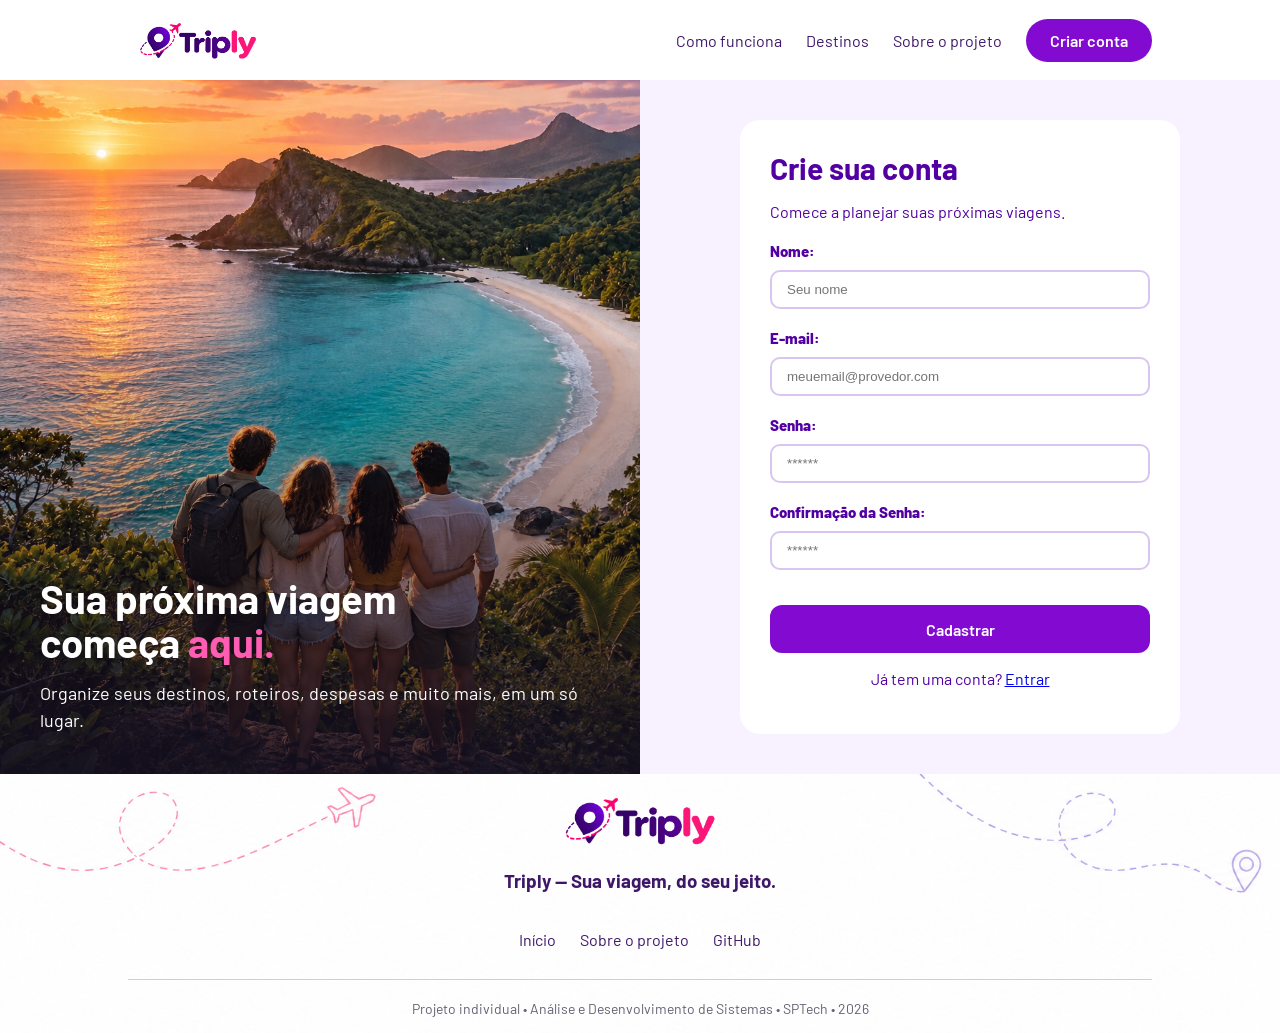
==== public/cadastro.html @ d6067285 "feat: vincula cadastro e login de usuário com o banco de dados" ====
<!DOCTYPE html>
<html lang="pt-br">

<head>
  <meta charset="UTF-8" />
  <meta http-equiv="X-UA-Compatible" content="IE=edge" />
  <meta name="viewport" content="width=device-width, initial-scale=1.0" />

  <title>Triply | Cadastro</title>

  <script src="./js/sessao.js"></script>

  <link rel="stylesheet" href="./css/estilo.css" />
  <link rel="icon" type="image/png" href="assets/imgs/triply-icon.png">
  <link rel="preconnect" href="https://fonts.gstatic.com" />
</head>

<body class="pagina-cadastro">
  <!--header inicio-->
  <div class="header">
    <div class="container">
      <a href="index.html" class="logo">
        <img src="./assets/imgs/logo.png" alt="Triply">
      </a>
      <ul class="navbar">
        <li>
          <a href="index.html#como-funciona">Como funciona</a>
        </li>
        <li>
          <a href="index.html#destinos">Destinos</a>
        </li>
        <li>
          <a href="index.html#sobre">Sobre o projeto</a>
        </li>
        <a href="cadastro.html" class="botao-cadastro">Criar conta</a>
        </li>
      </ul>
    </div>
  </div>
  <!--header fim-->

  <div class="cadastro">
    <section class="cadastro-paisagem">
      <div class="cadastro-mensagem">
        <h1>
          Sua próxima viagem<br>começa <span>aqui.</span>
        </h1>
        <p>
          Organize seus destinos, roteiros, despesas e muito mais, em um só lugar.
        </p>
      </div>
    </section>

    <div class="cadastro-area">
      <div class="card card-cadastro">
        <h2>Crie sua conta</h2>
        <p>Comece a planejar suas próximas viagens.</p>
        <div class="formulario">
          <!--
                         Para inserir mais um campo, copie uma das inputs abaixo.
                         Assim que inserir vá para o script abaixo.
                     -->
          <div class="campo">
            <span>Nome:</span>
            <input id="nome_input" type="text" placeholder="Seu nome" />
          </div>
          <div class="campo">
            <span>E-mail:</span>
            <input id="email_input" type="text" placeholder="meuemail@provedor.com" />
          </div>
          <div class="campo">
            <span>Senha:</span>
            <input id="senha_input" type="password" placeholder="******" />
          </div>
          <div class="campo">
            <span>Confirmação da Senha:</span>
            <input id="confirmacao_senha_input" type="password" placeholder="******" />
          </div>
          <button class="botao" onclick="cadastrar()">Cadastrar</button>
        </div>
        <p class="link-login">
          Já tem uma conta? <a href="login.html">Entrar</a>
        </p>
        <div id="div_aguardar" class="loading-div">
          <img src="./assets/circle-loading.gif" id="loading-gif" />
        </div>
        <div id="cardErro" style="display: none;">
          <span id="mensagem_erro"></span>
        </div>

        <div id="div_erros_login"></div>
      </div>
    </div>
  </div>

  <!--footer inicio-->
  <footer class="footer">
    <div class="container">
      <div class="footer-topo">
        <div>
          <img src="./assets/imgs/logo.png" alt="Triply">
          <h3>Triply — Sua viagem, do seu jeito.</h3>
        </div>
        <nav class="footer-links">
          <a href="index.html">Início</a>
          <a href="index.html#sobre">Sobre o projeto</a>
          <a href="https://github.com/thaisnmedeiros/triply">GitHub</a>
        </nav>
      </div>


      <p class="footer-creditos">
        Projeto individual • Análise e Desenvolvimento de Sistemas • SPTech • 2026
      </p>
    </div>
  </footer>
  <!--footer fim-->
</body>

</html>

<script>

  // Array para armazenar empresas cadastradas para validação de código de ativação 
  let listaEmpresasCadastradas = [];

  function cadastrar() {
    // aguardar();

    //Recupere o valor da nova input pelo nome do id
    // Agora vá para o método fetch logo abaixo
    var nomeVar = nome_input.value;
    var emailVar = email_input.value;
    var senhaVar = senha_input.value;
    var confirmacaoSenhaVar = confirmacao_senha_input.value;

    // Verificando se há algum campo em branco
    if (nomeVar == "" || emailVar == "" || senhaVar == "" || confirmacaoSenhaVar == "") {
      cardErro.style.display = "block";
      mensagem_erro.innerHTML = "Preencha todos os campos!";
      return false;
    }

    if (senhaVar != confirmacaoSenhaVar) {
      cardErro.style.display = "block";
      mensagem_erro.innerHTML = "As senhas não coincidem!";
      return false;
    }

    // Enviando o valor da nova input
    fetch("/usuarios/cadastrar", {
      method: "POST",
      headers: {
        "Content-Type": "application/json",
      },
      body: JSON.stringify({
        // crie um atributo que recebe o valor recuperado aqui
        // Agora vá para o arquivo routes/usuario.js
        nomeServer: nomeVar,
        emailServer: emailVar,
        senhaServer: senhaVar,
      }),
    })
      .then(function (resposta) {
        console.log("resposta: ", resposta);

        if (resposta.ok) {
          cardErro.style.display = "block";
          mensagem_erro.innerHTML = "Cadastro realizado com sucesso! Redirecionando para tela de Login...";

          setTimeout(() => {
            window.location = "login.html";
          }, "2000");

          limparFormulario();
          finalizarAguardar();
        } else {
          throw "Houve um erro ao tentar realizar o cadastro!";
        }
      })
      .catch(function (resposta) {
        console.log(`#ERRO: ${resposta}`);
        finalizarAguardar();
      });

    return false;
  }
</script>
---- public/css/estilo.css ----
@import url('https://fonts.googleapis.com/css2?family=Barlow:ital,wght@0,100;0,200;0,300;0,400;0,500;0,600;0,700;0,800;0,900;1,100;1,200;1,300;1,400;1,500;1,600;1,700;1,800;1,900&display=swap');

body {
  margin: 0;
  padding: 0;
  font-family: 'Barlow', 'Segoe UI', Tahoma, Geneva, Verdana, sans-serif;
  background-color: #FFFFFF;
  color: #3F1768;
}

:root {
  --tamanho-header: 80px;
  --tamanho-banner: calc(100vh - var(--tamanho-header) - var(--tamanho-footer) - 2px);
  --tamanho-simulador: calc(100vh - var(--tamanho-header) - var(--tamanho-footer) - 2px);
  --tamanho-login: calc(100vh - var(--tamanho-header) - var(--tamanho-footer) - 2px);
  --tamanho-footer: 65px;
}

.container {
  display: flex;
  width: 80%;
  margin: auto;
}

.header {
  height: var(--tamanho-header);
  border-bottom: 2px solid #32b9cd;
}

.header .container {
  justify-content: space-between;
  align-items: center;
  height: 100%;
}

.header a {
  text-decoration: none;
  color: #3F1768;
}

.header .botao-cadastro {
  display: inline-block;
  background-color: #820AD1;
  color: #FFFFFF;
  padding: 12px 24px;
  border-radius: 30px;
  font-weight: 600;
  text-decoration: none;
  transition: background-color 0.2s, transform 0.2s;
}

.header .botao-cadastro:hover {
  background-color: #6908A8;
  color: #FFFFFF;
  transform: scale(1.03);
}

.agora {
  font-weight: 800;
}

.navbar {
  display: flex;
  align-items: center;
  gap: 24px;
  width: auto;
  margin: 0;
  padding: 0;
  list-style: none;
}

.navbar a {
  white-space: nowrap;
}

.logo {
  display: flex;
  align-items: center;
}

.logo img {
  display: block;
  width: 140px;
  height: auto;
}

.header {
  background-color: #FFFFFF;
  border-bottom: none;
}

.header a {
  color: #3F1768;
  text-decoration: none;
}

.navbar a:hover {
  color: #820AD1;
}

/* BANNER */

.banner {
  height: auto;
  padding: 60px 0;
  background-color: #FFFFFF;
  background-image: none;
  color: #3F1768;
}

.banner .container {
  display: flex;
  flex-direction: row;
  justify-content: space-between;
  align-items: center;
  gap: 40px;
  height: auto;
}

.banner .container p {
  width: 50%;
  margin: 0;
  padding: 0;
  font-size: 36px;
  color: #3F1768;
}

.banner h4 {
  margin: 0;
  color: #D6298E;
  font-size: 14px;
  font-weight: 700;
  letter-spacing: 2px;
}

.banner .container .descricao-banner {
  font-size: 20px;
  font-weight: 400;
  color: #666173;
  line-height: 1.6;
  width: 100%;
  max-width: 480px;
  margin: 0;
}

.banner .container .titulo-banner {
  margin: 0;
  color: #171224;
  font-size: 80px;
  font-weight: 800;
  line-height: 1.1;
  width: 100%;
  max-width: 500px;
}

.banner .titulo-banner span {
  color: #820AD1;
}

.banner .container span {
  color: #820AD1;
  font-weight: 800;
}

.banner-textos {
  width: 44%;
  display: flex;
  flex-direction: column;
  gap: 24px;
}

.botao1-banner {
  display: inline-block;
  align-self: flex-start;
  padding: 16px 28px;
  background-color: #820AD1;
  color: #FFFFFF;
  border-radius: 30px;
  font-size: 18px;
  font-weight: 600;
  text-decoration: none;
  transition: background-color 0.2s, transform 0.2s;
}


.botao1-banner:hover {
  background-color: #6908A8;
  transform: scale(1.03);
}

.banner-botoes {
  display: flex;
  align-items: center;
  gap: 16px;

}

.botao2-banner {
  display: inline-block;
  padding: 16px 28px;
  border: 2px solid #820AD1;
  border-radius: 30px;
  background-color: white;
  color: #820AD1;
  font-size: 18px;
  font-weight: 600;
  text-decoration: none;
  white-space: nowrap;
  transition: background-color 0.2s;
}

.botao2-banner:hover {
  background-color: #F5EAFE;
}

.banner-imagem {
  width: 100%;
  height: 640px;
  object-fit: cover;
  border-radius: 30px;
  display: block;
  /*sombreamento da imagem. 
  sombra pra direita / sombra pra baixo / desfoque / aumento de sombra
  */
  box-shadow: 20px 20px 100px 30px rgba(130, 10, 209, 0.16);
}

.banner-fotos {
  width: 52%;
  position: relative;
}

.banner-foto-detalhe {
  position: absolute;
  /* posiciona a foto menor por cima da maior. */
  top: -20px;
  /* coloca a foto 20 pixels acima do início do bloco.*/
  right: -15px;
  /* faz ela avançar 15 pixels para fora pela direita.*/
  width: 200px;
  height: 200px;
  object-fit: cover;
  border: 6px solid white;
  border-radius: 30px;
  box-sizing: border-box;
}

/* MISSÃO VISÃO VALORES */

.social {
  background-color: #FFFFFF;
  display: flex;
}

.social .container {
  justify-content: center;
}

.box img {
  width: 170px;
}

.social .container .boxes {
  display: flex;
  justify-content: space-between;
  width: 100%;
  padding: 30px 0;
}

.social p {
  text-align: center;
}

.box {
  display: flex;
  flex-direction: column;
  align-items: center;
}

.social .box h4 {
  font-size: 18px;
  color: #171126;
  margin-bottom: 10px;
}

.social .box h4 span {
  color: #E91E83;
  margin-right: 8px;
}

.banner-final {
  background-image: url("../assets/imgs/banner-final.png");
  background-size: cover;
  /* faz a imagem preencher o banner*/
  background-position: center;
  width: 85%;
  margin: 50px auto;
  padding: 40px;
  border-radius: 20px;
  display: flex;
  justify-content: space-between;
  align-items: center;
}

.banner-final h2 {
  color: white;
  font-size: 26px;
  width: 50%;
}

.banner-final a {
  background-color: white;
  color: #820AD1;
  padding: 15px 25px;
  border-radius: 30px;
  text-decoration: none;
}

/* FOOTER */

.footer {
  background-color: #FFFFFF;
  background-image: url("../assets/imgs/footer\ -\ cadastro.png");
  background-size: cover;
  /* Faz o fundo preencher o rodapé. */
  background-position: center top;
  color: #3F1768;
  text-align: center;
  padding: 16px 0;
}

.footer .container {
  flex-direction: column;
}

.footer-topo {
  display: flex;
  flex-direction: column;
  /* Coloca logo, texto e links um abaixo do outro. */
  align-items: center;
  gap: 20px;
}

.footer img {
  display: block;
  width: 180px;
  margin: auto;
  /* Centraliza a imagem dentro do bloco dela. */
}

.footer p {
  margin: 12px 0 0;
}

.footer-links {
  display: flex;
  gap: 24px;
  flex-wrap: wrap;
}

.footer-links a {
  color: #3F1768;
  text-decoration: none;
}

.footer-links a:hover {
  color: #D6298E;
}

.footer .footer-creditos {
  margin-top: 30px;
  padding-top: 20px;
  border-top: 1px solid #D8C5E8;
  text-align: center;
  font-size: 14px;
  color: #666173;
}

/* LOGIN */

.login {
  height: var(--tamanho-login);
  /* ja fazia parte da API.*/
  background-image: url('../assets/imgs/background-login.png');
  background-size: cover;
}

.login .container {
  justify-content: center;
  align-items: center;
  height: 100%;
}

.card {
  width: 50%;
  background-color: #FFFFFF;
  border-radius: 20px;
  display: flex;
  align-items: center;
  justify-content: space-evenly;
  color: #5200A3;
  flex-direction: column;
  height: fit-content;
  padding: 30px;
}

.card h2 {
  margin: 0;
  font-size: 30px;
}

.formulario {
  display: flex;
  height: 90%;
  width: 80%;
  justify-content: space-around;
  flex-direction: column;
}

.formulario span {
  font-size: 15px;
  font-weight: 800;
  margin-bottom: 10px;
}

.formulario input {
  border: 2px solid #D8C5F2;
  text-align: center;
  border-radius: 10px;
  margin: 0;
  margin-bottom: 10px;
  text-align: left;
  padding-left: 15px;
}

.formulario select {
  border: 2px solid #D8C5F2;
  background-color: white;
  color: gray;
  height: 36px;
  text-align: center;
  border-radius: 10px;
  margin: 0;
}

.campo {
  display: flex;
  flex-direction: column;
  justify-content: start;
  padding: 5px 0;
}

.botao {
  cursor: pointer;
  font-family: "Barlow", sans-serif;
  border: 0;
  border-radius: 12px;
  font-weight: 600;
  font-size: 16px;
  color: #fff;
  background-color: #820AD1;
  width: 100%;
  height: 48px;
  align-self: center;
  margin-top: 20px;
  padding: 12px;
  cursor: pointer;
}

.card-cadastro button:hover {
  background-color: #643BD5;
  transform: scale(1.02);
}

.loading-div {
  width: 50px;
  display: none;
}

.loading-div img {
  height: 50px;
  width: 50px;
}

#div_erros_login {
  display: none
}

/* FORMULARIO */

.alerta_erro {
  display: flex;
  justify-content: flex-end;
}

.card_erro {
  display: none;
  background-color: #fff;
  color: black;
  width: 230px;
  position: fixed;
  border-radius: 4px;
  border: #ED145B 3px solid;
  padding: 10px;
  margin-right: 10%;
}

.card_erro #mensagem_erro {
  font-weight: 500;
  font-size: 20px;
}

.formulario .tipo_campo {
  font-size: 20px;
  font-weight: 600 !important;
}

.formulario {
  display: flex;
  flex-direction: column;
}

input {
  margin-bottom: 10px;
  border: 2px solid #32b9cd;
  padding: 10px;
  text-align: center;
  border-radius: 10px;
}

.btn {
  font-family: "Barlow", sans-serif;
  border: 0;
  border-radius: 5px;
  font-weight: 600;
  font-size: 18px;
  padding: 10px 15px;
  color: white;
  background-color: #ED145B;
  width: 120px;
  align-self: center;
  margin-top: 5px;
}

.loading-div {
  width: 50px;
  margin: auto;
  display: none;
}

.loading-div img {
  height: 50px;
  width: 50px;
}

/* SIMULADOR */

.simulador {
  color: white;
}

.simulador .container {
  flex-direction: column;
  overflow: scroll;
  height: var(--tamanho-simulador);
}

/* ALERTA */

#alerta {
  position: absolute;
  right: 0;
  bottom: 0;
}

.mensagem-alarme {
  background-color: white;
  border-radius: 5px;
  width: 300px;
  height: 80px;
  margin: 10px;
  padding: 10px 0;
  display: flex;
  justify-content: space-evenly;
  align-items: center;
}

.mensagem-alarme h3 {
  font-size: 14px;
  margin: 0;
}

.mensagem-alarme .informacao {
  width: 66%;
}

.alarme-sino {
  width: 48px;
  height: 48px;
  animation-name: bell;
  animation-duration: 4s;
  background-image: url('https://cdn-icons-png.flaticon.com/512/1157/1157000.png');
  background-size: cover;
  animation-iteration-count: infinite;
}

@keyframes bell {
  0% {
    transform: rotate(25deg)
  }

  25% {
    transform: rotate(-25deg)
  }

  50% {
    transform: rotate(25deg)
  }

  75% {
    transform: rotate(-25deg)
  }

  100% {
    transform: rotate(25deg)
  }
}

/* TELA DE CADASTRO */

.cadastro {
  display: flex;
  min-height: 650px;
  flex: 1;
  /* Ocupa o espaço disponível entre o cabeçalho e o rodapé. */
}

/* Inclui o padding e a borda na largura dos elementos,
   evitando que as duas partes ultrapassem 100% da tela. */
.cadastro,
.cadastro * {
  box-sizing: border-box;
}

.pagina-cadastro {
  min-height: 100vh;
  /* Faz a página ocupar pelo menos a altura da tela. */
  display: flex;
  flex-direction: column;
}

.pagina-cadastro .header {
  flex-shrink: 0;
  /* Impede que o cabeçalho seja comprimido. */
}

.cadastro-paisagem {
  width: 50%;
  display: flex;
  align-items: flex-end;
  padding: 40px;

  /* O degradê escurece a parte inferior da foto
     para facilitar a leitura do texto branco. */
  background-image:
    linear-gradient(to top, rgba(23, 18, 36, 0.8), transparent 65%),
    url("../assets/imgs/imagem\ -\ cadastro.png");

  /* Preenche o espaço com a foto sem deformar,
     podendo cortar um pouco das bordas. */
  background-size: cover;
  background-position: center;
}

.cadastro-mensagem {
  color: white;
}

.cadastro-mensagem h1 {
  margin: 0 0 16px;
  font-size: 40px;
  line-height: 1.1;
  /* Espaçamento entre as linhas do título. */
}

.cadastro-mensagem span {
  color: #FF5CB4;
}

.cadastro-mensagem p {
  margin: 0;
  font-size: 18px;
  line-height: 1.5;
}

.cadastro-area {
  width: 50%;
  padding: 40px;
  display: flex;
  justify-content: center;
  align-items: center;
  background-color: #F8F1FF;
}

.cadastro-area .card {
  width: 100%;
  max-width: 440px;
  /* Limita a largura do cartão. */
  align-items: stretch;
  /* Permite que o conteúdo ocupe a largura interna. */
}

.cadastro-area .formulario {
  width: 100%;
}

.cadastro-area .link-login {
  text-align: center;
}

/* RODAPÉ DO CADASTRO */

.pagina-cadastro .footer {
  height: auto;
  padding: 16px 0;
}
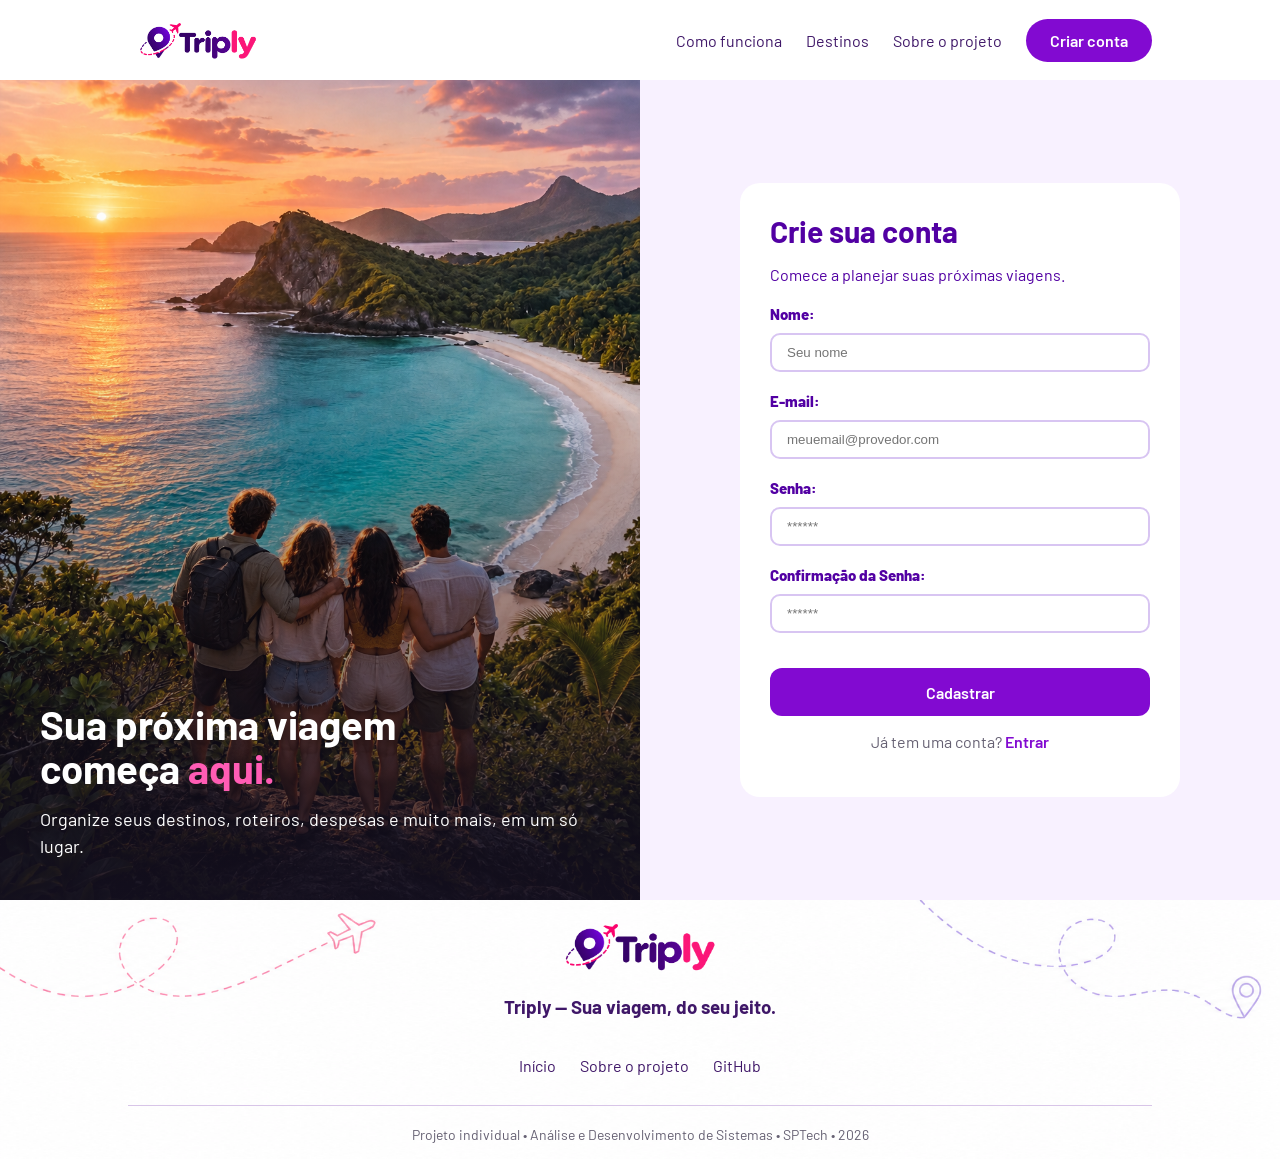
==== commit c66035b7: "style: ajusta layout e mensagens de erro do cadastro" ====
--- a/public/cadastro.html
+++ b/public/cadastro.html
@@ -78,14 +78,14 @@
           </div>
           <button class="botao" onclick="cadastrar()">Cadastrar</button>
         </div>
+        <div id="cardErro" class="card_erro">
+          <span id="mensagem_erro"></span>
+        </div>
         <p class="link-login">
           Já tem uma conta? <a href="login.html">Entrar</a>
         </p>
         <div id="div_aguardar" class="loading-div">
           <img src="./assets/circle-loading.gif" id="loading-gif" />
-        </div>
-        <div id="cardErro" style="display: none;">
-          <span id="mensagem_erro"></span>
         </div>
 
         <div id="div_erros_login"></div>
@@ -120,9 +120,6 @@
 </html>
 
 <script>
-
-  // Array para armazenar empresas cadastradas para validação de código de ativação 
-  let listaEmpresasCadastradas = [];
 
   function cadastrar() {
     // aguardar();
--- a/public/css/estilo.css
+++ b/public/css/estilo.css
@@ -383,6 +383,8 @@
   /* ja fazia parte da API.*/
   background-image: url('../assets/imgs/background-login.png');
   background-size: cover;
+  background-position: center;
+  background-repeat: no-repeat;
 }
 
 .login .container {
@@ -400,7 +402,7 @@
   justify-content: space-evenly;
   color: #5200A3;
   flex-direction: column;
-  height: fit-content;
+  min-height: 450;
   padding: 30px;
 }
 
@@ -495,19 +497,15 @@
 
 .card_erro {
   display: none;
-  background-color: #fff;
-  color: black;
-  width: 230px;
-  position: fixed;
-  border-radius: 4px;
-  border: #ED145B 3px solid;
-  padding: 10px;
-  margin-right: 10%;
-}
-
-.card_erro #mensagem_erro {
-  font-weight: 500;
-  font-size: 20px;
+  background-color: #fff1f3;
+  color: #c62828;
+  text-align: left;
+  font-size: 14px;
+  border: 1px solid #f5c2cb;
+  border-radius: 8px;
+  padding: 12px 16px;
+  margin-top: 16px;
+  width: 100%;
 }
 
 .formulario .tipo_campo {
@@ -630,7 +628,9 @@
 
 .cadastro {
   display: flex;
-  min-height: 650px;
+  /* 100vh é a altura da janela do navegador
+  80 px é o cabeçalho. o calculo faz a subtracao entre eles pra o cadastro ocupar tudo */
+  min-height: calc(100vh - 80px);
   flex: 1;
   /* Ocupa o espaço disponível entre o cabeçalho e o rodapé. */
 }
@@ -716,6 +716,17 @@
 
 .cadastro-area .link-login {
   text-align: center;
+  color: #666173;
+}
+
+.cadastro-area .link-login a {
+  color: #820AD1;
+  font-weight: 600;
+  text-decoration: none;
+}
+
+.cadastro-area .link-login a:hover {
+  text-decoration: underline;
 }
 
 /* RODAPÉ DO CADASTRO */
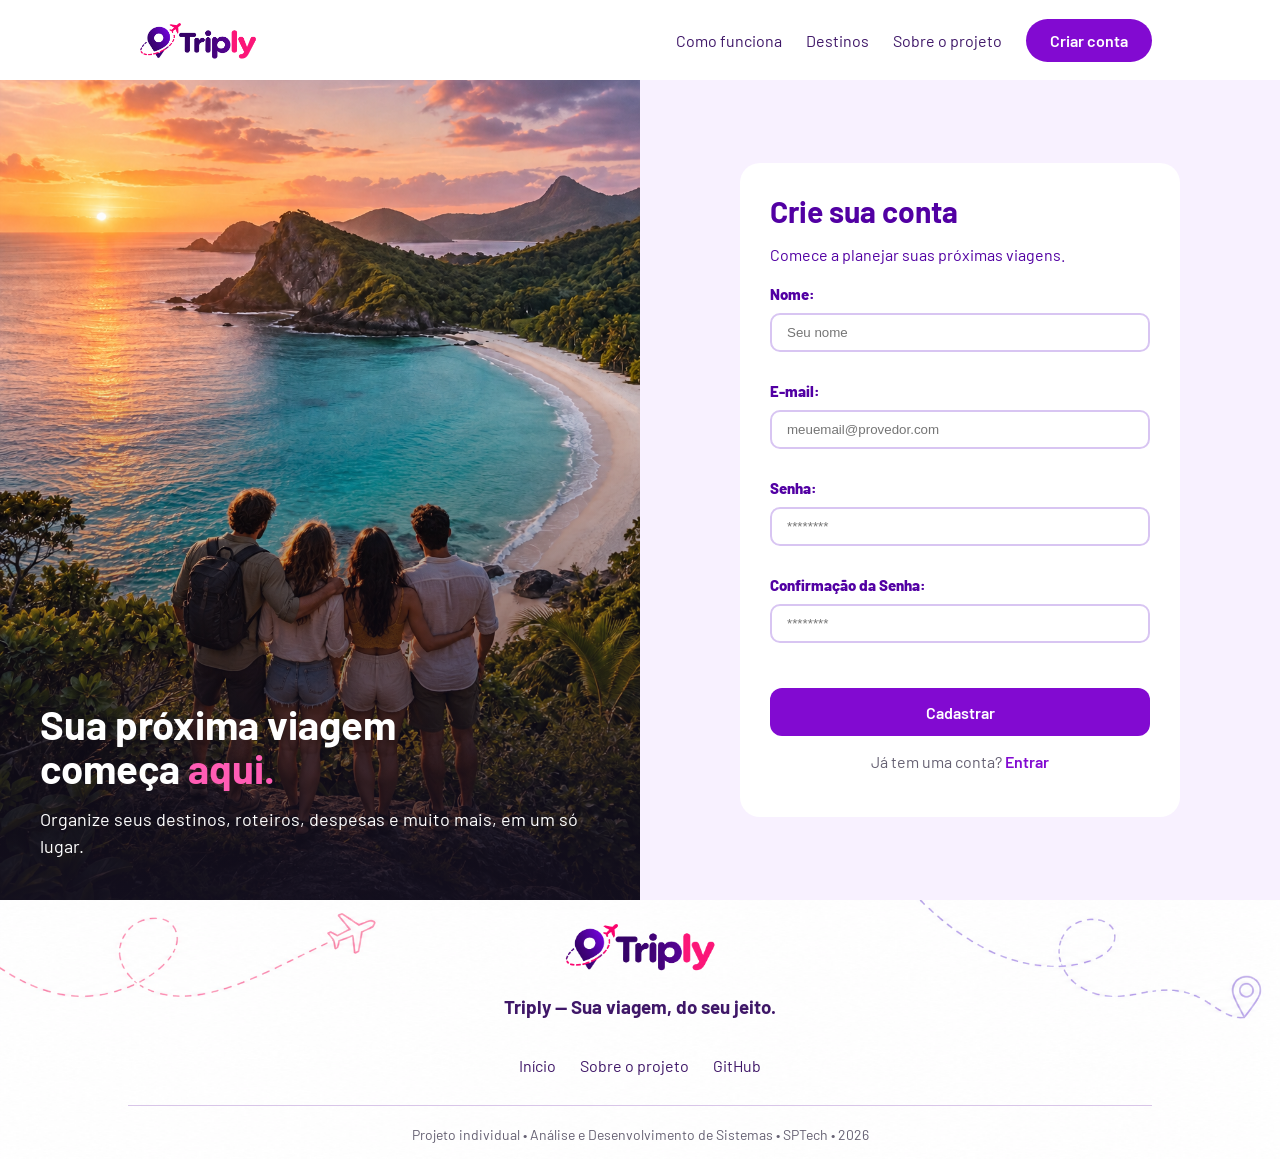
==== commit 98551f2e: "feat(cadastro): adiciona validações individuais com vetor de erros" ====
--- a/public/cadastro.html
+++ b/public/cadastro.html
@@ -63,18 +63,22 @@
           <div class="campo">
             <span>Nome:</span>
             <input id="nome_input" type="text" placeholder="Seu nome" />
+            <span id="erro_nome"></span>
           </div>
           <div class="campo">
             <span>E-mail:</span>
             <input id="email_input" type="text" placeholder="meuemail@provedor.com" />
+            <span id="erro_email"></span>
           </div>
           <div class="campo">
             <span>Senha:</span>
-            <input id="senha_input" type="password" placeholder="******" />
+            <input id="senha_input" type="password" placeholder="********" />
+            <span id="erro_senha"></span>
           </div>
           <div class="campo">
             <span>Confirmação da Senha:</span>
-            <input id="confirmacao_senha_input" type="password" placeholder="******" />
+            <input id="confirmacao_senha_input" type="password" placeholder="********" />
+            <span id="erro_confirmacao"></span>
           </div>
           <button class="botao" onclick="cadastrar()">Cadastrar</button>
         </div>
@@ -121,28 +125,59 @@
 
 <script>
 
+
   function cadastrar() {
-    // aguardar();
-
-    //Recupere o valor da nova input pelo nome do id
-    // Agora vá para o método fetch logo abaixo
+    var erros = [];
+
     var nomeVar = nome_input.value;
     var emailVar = email_input.value;
     var senhaVar = senha_input.value;
     var confirmacaoSenhaVar = confirmacao_senha_input.value;
 
-    // Verificando se há algum campo em branco
-    if (nomeVar == "" || emailVar == "" || senhaVar == "" || confirmacaoSenhaVar == "") {
-      cardErro.style.display = "block";
-      mensagem_erro.innerHTML = "Preencha todos os campos!";
+    erro_nome.innerHTML = "";
+    erro_email.innerHTML = "";
+    erro_senha.innerHTML = "";
+    erro_confirmacao.innerHTML = "";
+
+    // Verificando nome vazio
+    if (nomeVar == "") {
+      erro_nome.innerHTML = "Preencha seu nome!";
+      erros.push("Nome inválido");
+    }
+
+    // Verificando email (se está vazio, se tem @ e '.', porque tem emails que terminal com .br, .org etc)
+    if (emailVar == "") {
+      erro_email.innerHTML = "Preencha seu e-mail!";
+      erros.push("E-mail obrigatório");
+    } else if (!emailVar.includes("@") || !emailVar.includes(".")) {
+      erro_email.innerHTML = "Digite um e-mail válido!";
+      erros.push("E-mail inválido");
+    }
+
+    // Verificando a enha
+    if (senhaVar == "") {
+      erro_senha.innerHTML = "Preencha sua senha!";
+      erros.push("Senha obrigatória");
+    } else if (senhaVar.length < 8) {
+      erro_senha.innerHTML = "Sua senha precisa ter pelo menos 8 caracteres!";
+      erros.push("Senha inválida");
+    }
+
+    // Verificando a confirmação da senha
+    if (confirmacaoSenhaVar == "") {
+      erro_confirmacao.innerHTML = "Confirme sua senha!";
+      erros.push("Confirmação obrigatória");
+    } else if (senhaVar != confirmacaoSenhaVar) {
+      erro_confirmacao.innerHTML = "As senhas não coincidem!";
+      erros.push("Senhas diferentes");
+    }
+
+    // Verificando se existem erros
+    if (erros.length > 0) {
       return false;
     }
-
-    if (senhaVar != confirmacaoSenhaVar) {
-      cardErro.style.display = "block";
-      mensagem_erro.innerHTML = "As senhas não coincidem!";
-      return false;
-    }
+    cardErro.style.display = "none";
+
 
     // Enviando o valor da nova input
     fetch("/usuarios/cadastrar", {
--- a/public/css/estilo.css
+++ b/public/css/estilo.css
@@ -245,53 +245,442 @@
   box-sizing: border-box;
 }
 
-/* MISSÃO VISÃO VALORES */
+/* Passo a passo */
 
 .social {
-  background-color: #FFFFFF;
-  display: flex;
+  background-color: white;
+  padding: 40px 0;
 }
 
 .social .container {
-  justify-content: center;
-}
-
-.box img {
-  width: 170px;
-}
-
-.social .container .boxes {
+  display: flex;
+  flex-direction: column;
+  align-items: center;
+}
+
+.social h2 {
+  color: #171126;
+  font-size: 36px;
+  margin-bottom: 25px;
+}
+
+.social h2 span {
+  color: #820AD1;
+}
+
+.social .boxes {
   display: flex;
   justify-content: space-between;
+  gap: 25px;
   width: 100%;
-  padding: 30px 0;
-}
-
-.social p {
+}
+
+.social .box {
+  background-color: #F7F6FA;
+  border-radius: 20px;
+  padding: 25px 20px;
+  flex: 1;
   text-align: center;
 }
 
-.box {
-  display: flex;
-  flex-direction: column;
-  align-items: center;
-}
-
 .social .box h4 {
-  font-size: 18px;
   color: #171126;
-  margin-bottom: 10px;
+  font-size: 20px;
+  margin-bottom: 12px;
 }
 
 .social .box h4 span {
   color: #E91E83;
   margin-right: 8px;
-}
+  font-size: 26px;
+}
+
+.social .box p {
+  color: #625A75;
+  font-size: 16px;
+  line-height: 1.5;
+}
+
+/* Exemplo de planejamento */
+
+.exemplo-planejamento {
+  background-color: #F3E8FF;
+  text-align: center;
+  padding: 40px 20px 50px;
+}
+
+.exemplo-planejamento h6 {
+  background-color: #FAD5F5;
+  color: #FF1493;
+  border-radius: 30px;
+  padding: 12px 30px;
+  display: inline-block;
+  font-size: 16px;
+  margin-bottom: 15px;
+}
+
+.exemplo-planejamento h1 {
+  color: #1D142B;
+  font-size: 44px;
+  margin-bottom: 10px;
+}
+
+.exemplo-planejamento h1 span {
+  color: #820AD1;
+}
+
+.exemplo-planejamento>p {
+  color: #625A75;
+  font-size: 22px;
+  margin-bottom: 25px;
+}
+
+/* Organização dos dois cards */
+
+.planejamento-cards {
+  display: flex;
+  align-items: flex-start;
+  gap: 25px;
+  width: 90%;
+  max-width: 1150px;
+  margin: 30px auto;
+  text-align: left;
+}
+
+.planejamento-viagem,
+.planejamento-financeiro {
+  min-width: 0;
+  background-color: white;
+  border-radius: 25px;
+  overflow: hidden;
+}
+
+.planejamento-viagem {
+  flex: 1.2;
+}
+
+.planejamento-financeiro {
+  flex: 0.8;
+  padding: 25px;
+}
+
+/* Card da viagem */
+
+.viagem-capa {
+  background-image: linear-gradient(transparent, rgba(0, 0, 0, 0.8)),
+    url("../assets/imgs/santiago.png");
+  background-size: cover;
+  background-position: center;
+  height: 250px;
+  display: flex;
+  flex-direction: column;
+  justify-content: flex-end;
+  padding: 25px;
+  height: 255px;
+}
+
+.viagem-capa h2 {
+  color: white;
+  font-size: 24px;
+  margin-bottom: 10px;
+}
+
+.viagem-capa p {
+  color: white;
+  font-size: 13px;
+}
+
+/* Experiências */
+
+.viagem-experiencias {
+  padding: 20px;
+}
+
+.experiencia {
+  display: flex;
+  align-items: center;
+  gap: 15px;
+  border: 1px solid #E9DDF5;
+  border-radius: 15px;
+  padding: 12px;
+  margin-bottom: 15px;
+}
+
+.experiencia img {
+  width: 130px;
+  height: 90px;
+  object-fit: cover;
+  border-radius: 8px;
+}
+
+.experiencia h3 {
+  color: #171126;
+  font-size: 16px;
+  margin-bottom: 8px;
+}
+
+.experiencia p {
+  color: #625A75;
+  font-size: 13px;
+  margin: 4px 0;
+}
+
+.adicionar-experiencia {
+  background-color: #F3E8FF;
+  color: #820AD1;
+  padding: 15px;
+  border-radius: 25px;
+  text-align: center;
+  font-weight: bold;
+}
+
+/* Card financeiro */
+
+.planejamento-financeiro {
+  padding: 30px;
+}
+
+.planejamento-financeiro h2 {
+  color: #171126;
+  font-size: 24px;
+  margin-bottom: 25px;
+}
+
+/* Despesas por categoria */
+
+.financeiro-despesas {
+  background-color: #F7F6FA;
+  border-radius: 20px;
+  padding: 20px;
+  margin-top: 20px;
+}
+
+.financeiro-despesas h3 {
+  color: #171126;
+  font-size: 20px;
+  margin-bottom: 10px;
+}
+
+.despesa {
+  display: flex;
+  justify-content: space-between;
+  align-items: center;
+  padding: 10px 0;
+  border-bottom: 1px solid #E9DDF5;
+}
+
+.despesa p {
+  color: #625A75;
+  font-size: 15px;
+}
+
+.despesa span {
+  color: #171126;
+  font-size: 15px;
+  font-weight: bold;
+}
+
+.despesas-previstas h3 {
+  color: #820AD1;
+}
+
+.financeiro-indicadores {
+  display: flex;
+  gap: 12px;
+}
+
+.indicador {
+  flex: 1;
+  min-width: 0;
+  background-color: #F7F6FA;
+  border-radius: 15px;
+  padding: 15px 12px;
+}
+
+.indicador p {
+  color: #625A75;
+  font-size: 12px;
+  margin-bottom: 8px;
+}
+
+.indicador h3 {
+  color: #171126;
+  font-size: 22px;
+}
+
+.indicador.saldo {
+  background-color: #D8FCE5;
+}
+
+.indicador.saldo h3 {
+  color: #006B2D;
+}
+
+/* Card de planejamento */
+
+.financeiro-economia {
+  background-color: #E7F0FF;
+  border-radius: 20px;
+  padding: 25px;
+  margin-top: 25px;
+}
+
+.financeiro-economia h3 {
+  color: #171126;
+  font-size: 20px;
+  margin-bottom: 12px;
+}
+
+.financeiro-economia p {
+  color: #625A75;
+  font-size: 14px;
+  margin-bottom: 20px;
+}
+
+.financeiro-economia a {
+  display: inline-block;
+  background-color: #820AD1;
+  color: white;
+  text-decoration: none;
+  border-radius: 30px;
+  padding: 12px 25px;
+}
+
+/* Quiz de destinos */
+
+.quiz-home {
+  display: flex;
+  align-items: center;
+  justify-content: center;
+  gap: 40px;
+  padding: 40px 8%;
+  background-color: white;
+}
+
+.quiz-textos {
+  width: 45%;
+}
+
+.quiz-textos h3 {
+  color: #FF1493;
+  font-size: 16px;
+}
+
+.quiz-textos h1 {
+  color: #1D142B;
+  font-size: 52px;
+  line-height: 1.1;
+}
+
+.quiz-textos h1 span {
+  color: #820AD1;
+}
+
+.quiz-textos p {
+  color: #625A75;
+  font-size: 22px;
+  line-height: 1.4;
+}
+
+.quiz-textos h4 {
+  display: inline-block;
+  background-color: #F3E8FF;
+  color: #A020F0;
+  padding: 15px;
+  border-radius: 20px;
+}
+
+.quiz-imagem {
+  width: 55%;
+}
+
+.quiz-imagem img {
+  width: 100%;
+}
+
+/* Destinos da Home */
+
+.destinos-home {
+  padding: 30px 8% 60px;
+  background-color: white;
+  text-align: center;
+}
+
+.destinos-home h1 {
+  font-size: 44px;
+  color: #1D142B;
+  margin-bottom: 45px;
+}
+
+.destinos-home h1 span {
+  color: #820AD1;
+}
+
+.destinos-cards {
+  /* coloca os 3 cards um do lado do outro */
+  display: flex;
+  justify-content: center;
+  gap: 25px;
+}
+
+.destino-card {
+  /* coloca os textos e botões dentro do card */
+  position: relative;
+  width: 33%;
+  height: 450px;
+  border-radius: 25px;
+  /* Impede que a imagem ultrapasse as bordas arredondadas */
+  overflow: hidden;
+}
+
+.destino-card img {
+  width: 100%;
+  height: 100%;
+  object-fit: cover;
+}
+
+.destino-texto {
+  /* coloca o texto em cima das imagens */
+  position: absolute;
+  bottom: 25px;
+  left: 25px;
+  z-index: 2;
+  color: white;
+  text-align: left;
+}
+
+.destino-texto h2,
+.destino-texto p {
+  color: white;
+  opacity: 1;
+}
+
+.destino-texto h2 {
+  font-size: 26px;
+  color: white;
+  margin-bottom: 8px;
+}
+
+.destino-texto p {
+  font-size: 15px;
+  color: white;
+}
+
+.destino-card::after {
+  content: "";
+  position: absolute;
+  bottom: 0;
+  left: 0;
+  width: 100%;
+  height: 40%;
+  background: linear-gradient(transparent, rgba(0, 0, 0, 0.7));
+}
+
+/* Banner final */
 
 .banner-final {
   background-image: url("../assets/imgs/banner-final.png");
   background-size: cover;
-  /* faz a imagem preencher o banner*/
   background-position: center;
   width: 85%;
   margin: 50px auto;
@@ -729,6 +1118,12 @@
   text-decoration: underline;
 }
 
+.pagina-cadastro .campo span[id] {
+  color: #E53935;
+  font-size: 13px;
+  font-weight: normal;
+}
+
 /* RODAPÉ DO CADASTRO */
 
 .pagina-cadastro .footer {
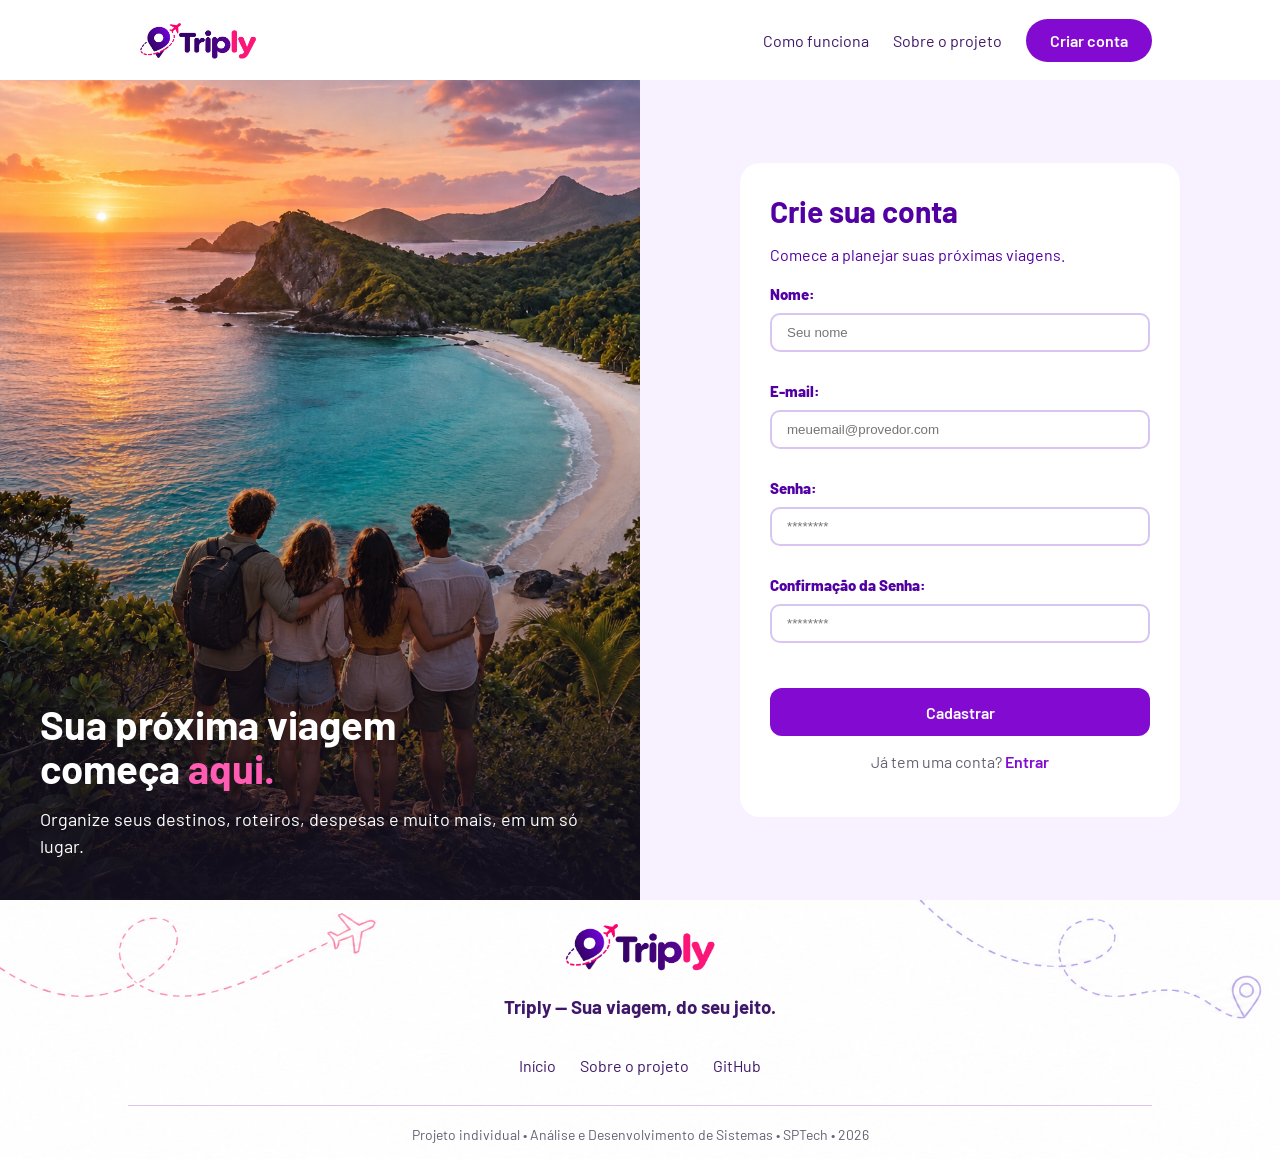
==== commit 6e05c43e: "fix: atualiza links de navegacao do cadastro e login" ====
--- a/public/cadastro.html
+++ b/public/cadastro.html
@@ -27,12 +27,10 @@
           <a href="index.html#como-funciona">Como funciona</a>
         </li>
         <li>
-          <a href="index.html#destinos">Destinos</a>
+          <a href="index.html#sobre">Sobre o projeto</a>
         </li>
         <li>
-          <a href="index.html#sobre">Sobre o projeto</a>
-        </li>
-        <a href="cadastro.html" class="botao-cadastro">Criar conta</a>
+          <a href="cadastro.html" class="botao-cadastro">Criar conta</a>
         </li>
       </ul>
     </div>
@@ -127,47 +125,45 @@
 
 
   function cadastrar() {
-    var erros = [];
 
     var nomeVar = nome_input.value;
     var emailVar = email_input.value;
     var senhaVar = senha_input.value;
     var confirmacaoSenhaVar = confirmacao_senha_input.value;
 
-    erro_nome.innerHTML = "";
-    erro_email.innerHTML = "";
-    erro_senha.innerHTML = "";
-    erro_confirmacao.innerHTML = "";
-
-    // Verificando nome vazio
-    if (nomeVar == "") {
-      erro_nome.innerHTML = "Preencha seu nome!";
-      erros.push("Nome inválido");
+    var erros = [];
+
+    var campos = [nomeVar, emailVar, senhaVar, confirmacaoSenhaVar];
+    var mensagens = [erro_nome, erro_email, erro_senha, erro_confirmacao];
+
+    // Verifica se os 4 campos (nome, email, senha e confirmacao) estao preenchidos
+    for (var i = 0; i < campos.length; i++) {
+      mensagens[i].innerHTML = "";
+      if (campos[i] == "") {
+        mensagens[i].innerHTML = "Este campo é obrigatório!";
+        erros.push("Campo vazio");
+      }
     }
 
     // Verificando email (se está vazio, se tem @ e '.', porque tem emails que terminal com .br, .org etc)
-    if (emailVar == "") {
-      erro_email.innerHTML = "Preencha seu e-mail!";
-      erros.push("E-mail obrigatório");
-    } else if (!emailVar.includes("@") || !emailVar.includes(".")) {
+    if (emailVar != "" && (!emailVar.includes("@") || !emailVar.includes("."))) {
       erro_email.innerHTML = "Digite um e-mail válido!";
       erros.push("E-mail inválido");
     }
 
-    // Verificando a enha
-    if (senhaVar == "") {
-      erro_senha.innerHTML = "Preencha sua senha!";
-      erros.push("Senha obrigatória");
-    } else if (senhaVar.length < 8) {
-      erro_senha.innerHTML = "Sua senha precisa ter pelo menos 8 caracteres!";
-      erros.push("Senha inválida");
+    // Verificando a senha (nao vazia, letra maiuscula e minuscula)
+    if (senhaVar != "") {
+      if (senhaVar.length < 8 ||
+        senhaVar == senhaVar.toUpperCase() ||
+        senhaVar == senhaVar.toLowerCase()) {
+
+        erro_senha.innerHTML = "A senha precisa ter pelo menos 8 caracteres, uma letra maiúscula e uma minúscula!";
+        erros.push("Senha inválida");
+      }
     }
 
     // Verificando a confirmação da senha
-    if (confirmacaoSenhaVar == "") {
-      erro_confirmacao.innerHTML = "Confirme sua senha!";
-      erros.push("Confirmação obrigatória");
-    } else if (senhaVar != confirmacaoSenhaVar) {
+    if (senhaVar != "" && confirmacaoSenhaVar != "" && senhaVar != confirmacaoSenhaVar) {
       erro_confirmacao.innerHTML = "As senhas não coincidem!";
       erros.push("Senhas diferentes");
     }
--- a/public/css/estilo.css
+++ b/public/css/estilo.css
@@ -546,58 +546,6 @@
   padding: 12px 25px;
 }
 
-/* Quiz de destinos */
-
-.quiz-home {
-  display: flex;
-  align-items: center;
-  justify-content: center;
-  gap: 40px;
-  padding: 40px 8%;
-  background-color: white;
-}
-
-.quiz-textos {
-  width: 45%;
-}
-
-.quiz-textos h3 {
-  color: #FF1493;
-  font-size: 16px;
-}
-
-.quiz-textos h1 {
-  color: #1D142B;
-  font-size: 52px;
-  line-height: 1.1;
-}
-
-.quiz-textos h1 span {
-  color: #820AD1;
-}
-
-.quiz-textos p {
-  color: #625A75;
-  font-size: 22px;
-  line-height: 1.4;
-}
-
-.quiz-textos h4 {
-  display: inline-block;
-  background-color: #F3E8FF;
-  color: #A020F0;
-  padding: 15px;
-  border-radius: 20px;
-}
-
-.quiz-imagem {
-  width: 55%;
-}
-
-.quiz-imagem img {
-  width: 100%;
-}
-
 /* Destinos da Home */
 
 .destinos-home {
@@ -1124,9 +1072,1340 @@
   font-weight: normal;
 }
 
-/* RODAPÉ DO CADASTRO */
-
 .pagina-cadastro .footer {
   height: auto;
   padding: 16px 0;
+}
+
+
+/* Minhas viagens */
+
+body.minhas-viagens {
+  margin: 0;
+  padding: 0;
+}
+
+.pagina-viagens {
+  display: flex;
+  min-height: 100vh;
+  background-color: #F8F6FC;
+}
+
+.menu-lateral {
+  width: 250px;
+  /* Faz o menu ocupar exatamente a altura da tela.*/
+  height: 100vh;
+  background-color: white;
+  padding: 30px 20px;
+  box-sizing: border-box;
+  display: flex;
+  flex-direction: column;
+  /* faz a logo e os links ficarem na parte de cima, e o "sair" ficar embaixo */
+  justify-content: space-between;
+  /* O menu aparece mesmo quando rola a pagina*/
+  position: sticky;
+  /* deixa o menu preso no todo da tela*/
+  top: 0;
+}
+
+/* Dashboard geral */
+.dashboard-geral {
+  width: 100%;
+  margin-top: 35px;
+}
+
+/* Organização das KPIs */
+.kpis-viagens {
+  display: flex;
+  gap: 20px;
+  width: 100%;
+}
+
+/* Estilo geral das KPIs */
+.kpi-viagem {
+  flex: 1;
+  padding: 20px;
+  border-radius: 16px;
+  border: 1px solid;
+}
+
+/* Título */
+.kpi-viagem p {
+  font-size: 15px;
+  margin-bottom: 25px;
+}
+
+/* Valor principal */
+.kpi-viagem h2 {
+  font-size: 36px;
+  margin-bottom: 5px;
+}
+
+/* Descrição */
+.kpi-viagem span {
+  font-size: 12px;
+  color: #625A75;
+}
+
+/* KPI roxa */
+.kpi-roxa {
+  background-color: #F5EDFF;
+  border-color: #820AD1;
+  color: #820AD1;
+}
+
+/* KPI rosa */
+.kpi-rosa {
+  background-color: #FFF0F8;
+  border-color: #D6298E;
+  color: #D6298E;
+}
+
+/* KPI azul */
+.kpi-azul {
+  background-color: #EDF3FF;
+  border-color: #3465D9;
+  color: #3465D9;
+}
+
+/* KPI verde */
+.kpi-verde {
+  background-color: #EAFBF4;
+  border-color: #178269;
+  color: #178269;
+}
+
+/* Gráficos da dashboard */
+.graficos-viagens {
+  display: flex;
+  gap: 20px;
+  width: 100%;
+  margin-top: 30px;
+}
+
+/* Card do gráfico */
+.card-grafico {
+  flex: 1;
+  min-width: 0;
+  background-color: white;
+  border: 1px solid #E8DDF5;
+  border-radius: 16px;
+  padding: 25px;
+}
+
+/* Título do gráfico */
+.card-grafico h3 {
+  color: #1D142B;
+  font-size: 20px;
+  margin-bottom: 8px;
+}
+
+/* Descrição do gráfico */
+.card-grafico p {
+  color: #625A75;
+  font-size: 14px;
+  margin-bottom: 20px;
+}
+
+/* Mensagem do gráfico de preparativos */
+.aviso-grafico {
+  display: block;
+  color: #625A75;
+  font-size: 14px;
+  text-align: center;
+  margin-top: 30px;
+}
+
+/* Lista de viagens */
+.lista-viagens {
+  display: flex;
+  flex-wrap: wrap;
+  gap: 25px;
+  margin-top: 40px;
+}
+
+/* Card de viagem */
+.card-viagem {
+  background-color: white;
+  border: 1px solid #E8DDF5;
+  border-radius: 16px;
+  padding: 25px;
+  width: 300px;
+  cursor: pointer;
+}
+
+/* Nome da viagem */
+.card-viagem h3 {
+  color: #1D142B;
+  font-size: 22px;
+  margin-bottom: 15px;
+}
+
+/* Informações da viagem */
+.card-viagem p {
+  color: #625A75;
+  font-size: 15px;
+  margin-bottom: 10px;
+}
+
+/* Orçamento */
+.orcamento-viagem {
+  border-top: 1px solid #E8DDF5;
+  margin-top: 20px;
+  padding-top: 15px;
+}
+
+.orcamento-viagem span {
+  color: #625A75;
+  font-size: 13px;
+}
+
+.orcamento-viagem h4 {
+  color: #1D142B;
+  font-size: 22px;
+  margin-top: 8px;
+}
+
+/* Links do menu */
+.menu {
+  display: flex;
+  flex-direction: column;
+  gap: 15px;
+}
+
+.menu .logo {
+  margin-bottom: 35px;
+}
+
+.menu .logo img {
+  width: 130px;
+}
+
+.menu a {
+  /* text-decoration: none: remove o sublinhado */
+  text-decoration: none;
+  color: #5E566A;
+  font-size: 15px;
+  padding: 12px 15px;
+  border-radius: 10px;
+}
+
+.menu a:hover {
+  background-color: #F0E8FA;
+  color: #7142B7;
+}
+
+.menu .ativo {
+  background-color: #7142B7;
+  color: white;
+}
+
+.sair-menu {
+  text-decoration: none;
+  color: #5E566A;
+  font-size: 15px;
+  padding: 12px 15px;
+  border-radius: 10px;
+}
+
+.sair-menu:hover {
+  background-color: #F0E8FA;
+  color: #7142B7;
+}
+
+/* Conteúdo principal */
+.pagina-nova-viagem .conteudo-viagens {
+  padding: 40px;
+  min-width: 0;
+}
+
+/* Área principal da página Adicionar Viagem */
+.pagina-nova-viagem .area-nova-viagem {
+  display: flex;
+  /*coloca pra o card de selecionar imagem ficar do mesmo tamanho/altura do formulario do lado */
+  align-items: stretch;
+  gap: 25px;
+}
+
+/* Área de seleção das imagens */
+.pagina-nova-viagem .imagens-viagem {
+  width: 35%;
+  background-color: white;
+  padding: 25px;
+  border-radius: 18px;
+  border: 1px solid #EAE4F0;
+  display: flex;
+  flex-direction: column;
+}
+
+/* Título da seleção de imagens */
+.imagens-viagem h3 {
+  color: #820AD1;
+  font-size: 20px;
+  margin-bottom: 10px;
+}
+
+/* Descrição */
+.imagens-viagem p {
+  color: #625A75;
+  font-size: 14px;
+  margin-bottom: 20px;
+}
+
+/* Galeria de imagens */
+.opcoes-imagens {
+  display: flex;
+  /* coloca pra passar para a próxima linha quando não houver espaço suficiente */
+  flex-wrap: wrap;
+  gap: 12px;
+  align-content: flex-start;
+  padding-right: 8px;
+  /* Limita a altura da galeria */
+  height: 550px;
+  /* Permite rolar as imagens dentro da galeria */
+  overflow-y: auto;
+}
+
+/* Esconde o círculo do radio */
+.opcoes-imagens input {
+  display: none;
+}
+
+/* Imagem selecionada fica com a borda roxa */
+.opcoes-imagens input:checked+img {
+  border: 3px solid #820AD1;
+}
+
+/* Destaque ao passar o mouse */
+.opcoes-imagens img:hover {
+  border-color: #D8B4F0;
+}
+
+/* Cada opção de imagem */
+.opcoes-imagens label {
+  width: 47%;
+  cursor: pointer;
+}
+
+/* Fotografias */
+.opcoes-imagens img {
+  width: 100%;
+  height: 110px;
+  object-fit: cover;
+  border-radius: 10px;
+  border: 3px solid transparent;
+}
+
+/* Formulário de cadastro */
+.pagina-nova-viagem .card-nova-viagem {
+  width: 65%;
+}
+
+.conteudo-viagens h6 {
+  color: #7142B7;
+  font-size: 13px;
+  letter-spacing: 2px;
+  margin-bottom: 15px;
+}
+
+.conteudo-viagens h1 {
+  color: #292333;
+  font-size: 36px;
+  margin-bottom: 15px;
+}
+
+.conteudo-viagens p {
+  color: #777080;
+  font-size: 16px;
+}
+
+.cabecalho-viagens {
+  display: flex;
+  justify-content: space-between;
+  align-items: center;
+  gap: 30px;
+}
+
+.botao-nova-viagem {
+  background-color: #8700D4;
+  color: white;
+  padding: 18px 30px;
+  border-radius: 12px;
+  text-decoration: none;
+  font-size: 18px;
+  font-weight: bold;
+  white-space: nowrap;
+}
+
+.botao-nova-viagem:hover {
+  background-color: #6900AA;
+}
+
+/* Formulário de nova viagem */
+.cabecalho-nova-viagem {
+  margin-bottom: 15px;
+}
+
+.cabecalho-nova-viagem a {
+  color: #820AD1;
+  text-decoration: none;
+  font-size: 14px;
+}
+
+.pagina-nova-viagem .conteudo-viagens {
+  padding: 25px 35px;
+}
+
+.pagina-viagens {
+  display: flex;
+  min-height: 100vh;
+  width: 100%;
+}
+
+.pagina-nova-viagem .conteudo-viagens {
+  flex: 1;
+  min-width: 0;
+  padding: 40px;
+  background-image: url('../assets/imgs/background-novaviagem.png');
+  background-size: cover;
+  background-position: center;
+  background-repeat: no-repeat;
+}
+
+/* Conteúdo principal da página Minhas Viagens */
+
+.minhas-viagens .conteudo-viagens {
+  flex: 1;
+  min-width: 0;
+  padding: 40px;
+}
+
+.area-nova-viagem {
+  display: flex;
+  gap: 25px;
+  align-items: stretch;
+}
+
+.imagem-nova-viagem {
+  width: 350px;
+  flex-shrink: 0;
+}
+
+.imagem-nova-viagem img {
+  width: 100%;
+  height: 100%;
+  object-fit: cover;
+  border-radius: 20px;
+  display: block;
+}
+
+.card-nova-viagem {
+  flex: 1;
+  min-width: 0;
+  background-color: #FCFAFF;
+  padding: 25px;
+  border: 1px solid #E8DDF5;
+  border-radius: 20px;
+  box-sizing: border-box;
+}
+
+.card-nova-viagem h2 {
+  color: #820AD1;
+  font-size: 22px;
+  margin-bottom: 5px;
+}
+
+.card-nova-viagem p {
+  color: #777080;
+  font-size: 14px;
+  margin-bottom: 12px;
+}
+
+.card-nova-viagem {
+  flex: 1;
+  min-width: 0;
+  background-color: #FCFAFF;
+  padding: 20px 25px;
+  border: 1px solid #E8DDF5;
+  border-radius: 20px;
+  box-sizing: border-box;
+}
+
+/* Formulário */
+.formulario-viagem {
+  display: flex;
+  flex-direction: column;
+  gap: 6px;
+}
+
+.campo-viagem {
+  display: flex;
+  flex-direction: column;
+  flex: 1;
+  gap: 4px;
+  min-width: 0;
+}
+
+.linha-viagem {
+  display: flex;
+  gap: 15px;
+}
+
+.campo-viagem label {
+  font-size: 14px;
+  color: #1D142B;
+  font-weight: bold;
+}
+
+.campo-viagem input,
+.campo-viagem select,
+.campo-viagem textarea {
+  width: 100%;
+  padding: 12px;
+  border: 1px solid #DCCBEF;
+  border-radius: 10px;
+  font-size: 14px;
+  box-sizing: border-box;
+  font-family: Arial;
+  background-color: white;
+}
+
+.campo-viagem input,
+.campo-viagem select {
+  height: 40px;
+}
+
+.campo-viagem textarea {
+  height: 55px;
+  resize: none;
+}
+
+.campo-viagem textarea {
+  height: 80px;
+  resize: none;
+}
+
+.campo-viagem input,
+.campo-viagem select {
+  height: 48px;
+}
+
+.campo-viagem input:focus,
+.campo-viagem select:focus,
+.campo-viagem textarea:focus {
+  outline: none;
+  border-color: #820AD1;
+}
+
+.botoes-viagem {
+  display: flex;
+  justify-content: flex-end;
+  gap: 15px;
+  margin-top: 10px;
+  padding-top: 12px;
+  border-top: 1px solid #E8DDF5;
+}
+
+.botoes-viagem a,
+.botoes-viagem button {
+  padding: 14px 25px;
+  border-radius: 10px;
+  font-size: 14px;
+  text-decoration: none;
+  cursor: pointer;
+}
+
+.botoes-viagem a {
+  background-color: white;
+  color: #820AD1;
+  border: 1px solid #820AD1;
+}
+
+.botoes-viagem button {
+  background-color: #820AD1;
+  color: white;
+  border: none;
+}
+
+.pagina-nova-viagem .campo-viagem span {
+  color: #D6298E;
+  font-size: 12px;
+  height: 16px;
+}
+
+/* Página Minha Viagem */
+.minha-viagem .conteudo-viagens {
+  flex: 1;
+  min-width: 0;
+  padding: 35px;
+}
+
+/* Link para voltar */
+.cabecalho-minha-viagem {
+  margin-bottom: 20px;
+}
+
+.cabecalho-minha-viagem a {
+  color: #820AD1;
+  text-decoration: none;
+  font-size: 14px;
+}
+
+/* Banner da viagem */
+.banner-minha-viagem {
+  position: relative;
+  height: 240px;
+  border-radius: 20px;
+  overflow: hidden;
+  background-color: #1D142B;
+}
+
+.banner-minha-viagem img {
+  width: 100%;
+  height: 100%;
+  object-fit: cover;
+}
+
+/* Informações sobre a imagem */
+.informacoes-banner {
+  position: absolute;
+  bottom: 0;
+  left: 0;
+  width: 100%;
+  padding: 25px;
+  color: white;
+  background: linear-gradient(transparent, rgba(0, 0, 0, 0.8));
+}
+
+/* Título e informações do banner */
+.informacoes-banner h1 {
+  color: white;
+}
+
+.detalhes-banner p {
+  color: white;
+}
+
+.informacoes-banner h1 {
+  font-size: 36px;
+  margin: 12px 0;
+}
+
+.detalhes-banner {
+  display: flex;
+  gap: 25px;
+}
+
+.cabecalho-card button {
+  /* isso faz com que o botao nao que quebre em duas linhas o nome no botao */
+  white-space: nowrap;
+}
+
+/* Status da viagem */
+#status_viagem {
+  background-color: #820AD1;
+  color: white;
+  padding: 8px 14px;
+  border-radius: 20px;
+  font-size: 13px;
+}
+
+/* Indicadores da viagem */
+.kpis-minha-viagem {
+  display: flex;
+  gap: 20px;
+  margin-top: 25px;
+}
+
+.kpi-individual {
+  flex: 1;
+  min-width: 0;
+  padding: 18px;
+  border-radius: 16px;
+  border: 1px solid;
+}
+
+.kpi-individual p {
+  font-size: 14px;
+  margin-bottom: 12px;
+}
+
+.kpi-individual h2 {
+  font-size: 30px;
+}
+
+/* Ícones de informação das KPIs */
+.kpi-individual p span {
+  cursor: help;
+  margin-left: 5px;
+  font-size: 14px;
+}
+
+/* Linhas da dashboard individual */
+.linha-minha-viagem {
+  display: flex;
+  gap: 20px;
+  margin-top: 25px;
+}
+
+/* Cards da dashboard individual */
+.card-minha-viagem {
+  flex: 1;
+  min-width: 0;
+  padding: 25px;
+  background-color: white;
+  border: 1px solid #EAE4F0;
+  border-radius: 16px;
+}
+
+.card-minha-viagem h2 {
+  color: #1D142B;
+  font-size: 20px;
+  margin-bottom: 10px;
+}
+
+.card-minha-viagem p {
+  color: #625A75;
+  font-size: 14px;
+  margin-bottom: 20px;
+}
+
+/* Gráfico de orçamento */
+.area-grafico-orcamento {
+  display: flex;
+  justify-content: center;
+  align-items: center;
+  width: 100%;
+  height: 280px;
+  margin: 24px 0;
+}
+
+/* Informações abaixo do gráfico */
+.progresso-orcamento {
+  margin-top: 20px;
+}
+
+.progresso-orcamento p {
+  margin-bottom: 10px;
+}
+
+/* tá com o # porque ta referenciando um ID e nao uma classe*/
+/* Barra de progresso do orçamento */
+#barra_orcamento {
+  width: 100%;
+  height: 18px;
+  /* accent faz com que a parte da barra que ficar preenchida vai ficar roxa*/
+  accent-color: #820AD1;
+}
+
+/* Orçamento próximo do limite (85% a 100%)*/
+#barra_orcamento.barra-orcamento-atencao {
+  accent-color: #F59E0B;
+}
+
+/* Orçamento ultrapassado (> 100%)*/
+#barra_orcamento.barra-orcamento-excedido {
+  accent-color: #D62828;
+}
+
+/* Mensagem de alerta */
+#alerta_orcamento {
+  margin-top: 10px;
+  font-size: 13px;
+}
+
+/* Mensagem quando o orçamento está próximo do limite (> 85% e < 100%)*/
+.alerta-orcamento-atencao {
+  color: #B86A12;
+}
+
+/* Mensagem quando o orçamento foi ultrapassado */
+.alerta-orcamento-excedido {
+  color: #D62828;
+  font-weight: bold;
+}
+
+/* Área do checklist */
+.area-checklist h3 {
+  font-size: 15px;
+  color: #820AD1;
+  margin-bottom: 10px;
+}
+
+/* Barra do checklist */
+#barra_checklist {
+  width: 100%;
+  height: 12px;
+  /* accent faz com que a parte da barra que ficar preenchida vai ficar roxa*/
+  accent-color: #820AD1;
+}
+
+/* Lista de tarefas */
+.lista-checklist {
+  margin-top: 25px;
+}
+
+/* Cada tarefa */
+.item-checklist {
+  display: flex;
+  align-items: center;
+  gap: 12px;
+  padding: 12px 0;
+  border-bottom: 1px solid #EAE4F0;
+}
+
+.item-checklist input {
+  /* quando for clicado o chacklist, vai ficar roxo*/
+  accent-color: #820AD1;
+}
+
+.item-checklist span {
+  color: #1D142B;
+  font-size: 14px;
+}
+
+/* Adicionar nova tarefa */
+.adicionar-tarefa {
+  display: flex;
+  gap: 10px;
+  margin-top: 25px;
+}
+
+.adicionar-tarefa input {
+  flex: 1;
+  min-width: 0;
+  padding: 12px;
+  border: 1px solid #EAE4F0;
+  border-radius: 8px;
+}
+
+/* Cabeçalho do card de despesas */
+.cabecalho-card {
+  display: flex;
+  justify-content: space-between;
+  align-items: center;
+  gap: 15px;
+  margin-bottom: 20px;
+}
+
+/* Botões da dashboard individual */
+.card-minha-viagem button {
+  background-color: #820AD1;
+  color: white;
+  border: none;
+  border-radius: 8px;
+  padding: 12px 15px;
+  cursor: pointer;
+}
+
+.card-minha-viagem button:hover {
+  background-color: #6908A8;
+}
+
+/* Formulário de despesas */
+.formulario-despesa {
+  display: flex;
+  flex-direction: column;
+  gap: 16px;
+  padding: 24px;
+  margin: 24px 0;
+  background-color: #F7F0FC;
+  border-radius: 14px;
+}
+
+/* Organização dos campos */
+.linha-campos-despesa {
+  display: flex;
+  flex-direction: row;
+  gap: 12px;
+}
+
+/* Campos do formulário */
+.linha-campos-despesa input,
+.linha-campos-despesa select {
+  flex: 1;
+  min-width: 0;
+  padding: 12px;
+  border: 1px solid #E8DFF0;
+  border-radius: 8px;
+  background-color: white;
+}
+
+/* Alinha o botão à direita */
+.botao-salvar-despesa {
+  display: flex;
+  justify-content: flex-end;
+}
+
+/* Primeira linha: descrição e categoria */
+.linha-campos-despesa:first-child input {
+  flex: 1.5;
+}
+
+.linha-campos-despesa:first-child select {
+  flex: 1;
+}
+
+/* Segunda linha: valores e status */
+.linha-campos-despesa:nth-child(2) input {
+  flex: 1.5;
+}
+
+.linha-campos-despesa:nth-child(2) select {
+  flex: 1;
+}
+
+/* Tabela de despesas */
+.tabela-despesas {
+  width: 100%;
+  border-collapse: collapse;
+}
+
+.tabela-despesas th,
+.tabela-despesas td {
+  padding: 12px;
+  text-align: left;
+  border-bottom: 1px solid #EAE4F0;
+  font-size: 13px;
+}
+
+.tabela-despesas th {
+  color: #625A75;
+  background-color: #F7F3FC;
+}
+
+.tabela-despesas td {
+  color: #1D142B;
+}
+
+/* Mensagem quando não existem despesas */
+.tabela-despesas td[colspan="5"] {
+  text-align: center;
+  color: #625A75;
+}
+
+/* Aparência das categorias e dos status */
+.tabela-despesas td span {
+  /*ao inves de preencher toda a linha, so preenche o que o texto ocupar */
+  display: inline-block;
+  padding: 6px 10px;
+  border-radius: 8px;
+  font-size: 12px;
+  font-weight: 600;
+}
+
+/* Categorias */
+/* Hospedagem - Roxo */
+.categoria-hospedagem {
+  background-color: #F0E4FF;
+  color: #820AD1;
+}
+
+/* Transporte - Rosa */
+.categoria-transporte {
+  background-color: #FCE4F1;
+  color: #B51F76;
+}
+
+/* Alimentação - Azul */
+.categoria-alimentacao {
+  background-color: #E2F0FF;
+  color: #2361A8;
+}
+
+/* Passeios - Verde */
+.categoria-passeios {
+  background-color: #DFF5EE;
+  color: #187D67;
+}
+
+/* Outros - Laranja */
+.categoria-outros {
+  background-color: #FFF0DF;
+  color: #A85B18;
+}
+
+/* Status */
+.status-prevista {
+  background-color: #F0E4FF;
+  color: #820AD1;
+}
+
+.status-paga {
+  background-color: #E1F5E5;
+  color: #237A3B;
+}
+
+/* Totais das despesas */
+.total-despesas {
+  display: flex;
+  justify-content: space-between;
+  margin-top: 25px;
+  background-color: #F5E9FC;
+  padding: 20px 24px;
+  border-radius: 12px;
+}
+
+.tabela-despesas tbody tr:hover {
+  background-color: #FAF6FD;
+}
+
+.total-despesas span {
+  font-size: 13px;
+  color: #625A75;
+}
+
+.total-despesas h3 {
+  color: #820AD1;
+  margin-top: 8px;
+}
+
+/* Lista de atividades do roteiro */
+.lista-roteiro {
+  background-color: #F7F0FC;
+  padding: 24px;
+  border-radius: 12px;
+  margin: 24px 0;
+  /*permite que a lista cresça so ate 400px de altura */
+  max-height: 400px;
+  /*coloca uma barra de rolagem pra o usuario scrollar quando ultrapassar dessa altura */
+  overflow-y: auto;
+}
+
+/* Cada atividade */
+.item-roteiro {
+  padding: 15px;
+  margin-bottom: 12px;
+  background-color: #F7F3FC;
+  border-radius: 10px;
+  border-left: 4px solid #820AD1;
+}
+
+.item-roteiro h3 {
+  font-size: 13px;
+  color: #820AD1;
+  margin-bottom: 8px;
+}
+
+.item-roteiro p {
+  font-size: 14px;
+  color: #1D142B;
+  margin-bottom: 0;
+}
+
+/* Adicionar atividade */
+.adicionar-roteiro {
+  display: flex;
+  gap: 10px;
+  margin-top: 25px;
+}
+
+/* Formulário do roteiro */
+.adicionar-roteiro {
+  display: flex;
+  flex-direction: column;
+  gap: 12px;
+  margin-top: 20px;
+}
+
+/* Campos do roteiro */
+.campos-roteiro {
+  /* deixa o nome e data lado a lado*/
+  display: flex;
+  gap: 12px;
+}
+
+.campos-roteiro input {
+  width: 50%;
+  min-width: 0;
+}
+
+/* Botão para adicionar atividade */
+.adicionar-roteiro button {
+  /*coloca so o botao pra a direita */
+  align-self: flex-end;
+}
+
+/* Card de cada dia */
+.dia-roteiro {
+  background-color: white;
+  border-radius: 12px;
+  margin-bottom: 12px;
+  overflow: hidden;
+}
+
+/* Cabeçalho com a data */
+.dia-roteiro h3 {
+  background-color: #F0E4FF;
+  color: #820AD1;
+  padding: 10px 14px;
+  margin: 0;
+  font-size: 14px;
+}
+
+/* Área das atividades */
+.atividades-do-dia {
+  padding: 4px 14px;
+}
+
+/* Cada atividade cadastrada */
+.atividade-roteiro {
+  padding: 8px 0;
+  border-bottom: 1px solid #EAE4F0;
+}
+
+/* Última atividade do dia */
+.atividade-roteiro:last-child {
+  border-bottom: none;
+}
+
+/* Alterna a cor dos cabeçalhos 
+Seleciona os cards que estao nas posicoes pares*/
+.dia-roteiro:nth-child(even) h3 {
+  background-color: #FCE4F1;
+  color: #B51F76;
+}
+
+/* Remove a borda da última atividade */
+.atividade-roteiro:last-child {
+  border-bottom: none;
+}
+
+/* PÁGINA SOBRE O TRIPLY */
+
+/* Banner */
+.pagina-sobre .banner-sobre {
+  /*coloca o texto e a imagem um do lado do outro */
+  display: flex;
+  align-items: center;
+  justify-content: space-between;
+  gap: 60px;
+  padding: 80px 8%;
+  background-color: white;
+}
+
+/* Parte escrita do banner */
+.pagina-sobre .texto-banner-sobre {
+  width: 50%;
+}
+
+/* Subtítulo */
+.pagina-sobre .subtitulo-sobre {
+  color: #E91E83;
+  font-size: 14px;
+  font-weight: bold;
+  margin-bottom: 20px;
+}
+
+/* Título */
+.pagina-sobre .texto-banner-sobre h1 {
+  font-size: 55px;
+  color: #1D142B;
+  margin-bottom: 24px;
+}
+
+/* Destaque rosa */
+.pagina-sobre .texto-banner-sobre h1 span {
+  color: #E91E83;
+}
+
+/* Texto de apresentação */
+.pagina-sobre .texto-banner-sobre p {
+  line-height: 1.7;
+  color: #625A75;
+}
+
+/* Imagem */
+.pagina-sobre .imagem-banner-sobre {
+  width: 50%;
+}
+
+.pagina-sobre .imagem-banner-sobre img {
+  width: 100%;
+  height: 330px;
+  /*faz a imagem preencher seu espaço sem ficar distorcida*/
+  object-fit: cover;
+  /*deixa o recorte da imagem centralizado*/
+  object-position: center;
+  border-radius: 20px;
+}
+
+/* Linha do tempo da página Sobre */
+.pagina-sobre .linha-tempo-sobre {
+  width: 84%;
+  margin: 0 auto;
+  position: relative;
+}
+
+/* Organização de cada etapa */
+.pagina-sobre .etapa-sobre {
+  display: flex;
+  align-items: center;
+  /*distribui o espaço disponivel entre os itens */
+  justify-content: space-between;
+  gap: 20px;
+  margin-bottom: 50px;
+}
+
+/* Card com os textos */
+.pagina-sobre .card-texto-sobre {
+  width: 44%;
+  box-sizing: border-box;
+  padding: 30px;
+  border: 1px solid #F8D7E7;
+  border-radius: 20px;
+  background-color: white;
+}
+
+/* Título do card */
+.pagina-sobre .card-texto-sobre h2 {
+  color: #E91E83;
+  font-size: 24px;
+  margin-bottom: 16px;
+}
+
+/* Parágrafos do card */
+.pagina-sobre .card-texto-sobre p {
+  color: #625A75;
+  line-height: 1.6;
+  margin-bottom: 12px;
+}
+
+/* Número da etapa */
+.pagina-sobre .numero-etapa {
+  width: 45px;
+  height: 45px;
+  border: 2px solid #E91E83;
+  border-radius: 50%;
+  color: #E91E83;
+  background-color: white;
+  position: relative;
+  /*coloca os circulos da numeracao da pagina sobre (linha do tempo) na frente da linha do tempo */
+  z-index: 1;
+  display: flex;
+  align-items: center;
+  justify-content: center;
+  /*impede que o curculo da etapa fique menor caso o espaço disponivel seja reduzido*/
+  flex-shrink: 0;
+  font-weight: bold;
+}
+
+/* Card da imagem */
+.pagina-sobre .card-imagem-sobre {
+  width: 44%;
+  box-sizing: border-box;
+}
+
+/* Fotografia */
+.pagina-sobre .card-imagem-sobre img {
+  width: 100%;
+  height: 250px;
+  object-fit: cover;
+  border-radius: 20px;
+}
+
+/* Linha vertical rosa */
+.pagina-sobre .linha-vertical-sobre {
+  position: absolute;
+  width: 2px;
+  height: 100%;
+  background-color: #F8A5CD;
+  /*coloca a borda da esquerda da linha na posição da metade*/
+  left: 50%;
+  /*move a linha 1px pra esquerda em metade da propria largura da linha*/
+  transform: translateX(-50%);
+}
+
+/* Seção de gratidão */
+.pagina-sobre .gratidao-sobre {
+  padding: 60px 8%;
+  text-align: center;
+  background-color: white;
+}
+
+/* Subtítulo */
+.pagina-sobre .subtitulo-gratidao {
+  color: #E91E83;
+  font-size: 14px;
+  font-weight: bold;
+  margin-bottom: 12px;
+}
+
+/* Título */
+.pagina-sobre .gratidao-sobre h2 {
+  color: #E91E83;
+  font-size: 36px;
+  margin-bottom: 20px;
+}
+
+/* Texto de apresentação */
+.pagina-sobre .texto-gratidao {
+  color: #625A75;
+  line-height: 1.6;
+  margin-bottom: 40px;
+}
+
+/* Álbum de fotografias */
+.pagina-sobre .album-gratidao {
+  display: flex;
+  /*quando ve que nao cabe na "linha", coloca a proxima foto na linha seguinte*/
+  flex-wrap: wrap;
+  justify-content: center;
+  gap: 30px;
+}
+
+/* Card de cada fotografia */
+.pagina-sobre .foto-gratidao {
+  width: 250px;
+  padding: 12px;
+  background-color: white;
+  border: 1px solid #F8D7E7;
+  border-radius: 12px;
+}
+
+/* Fotografias */
+.pagina-sobre .foto-gratidao img {
+  width: 100%;
+  height: 220px;
+  object-fit: cover;
+  border-radius: 8px;
+}
+
+/* Legendas */
+.pagina-sobre .foto-gratidao p {
+  color: #1D142B;
+  font-weight: bold;
+  margin-top: 14px;
+}
+
+/* Seção sobre o futuro */
+.pagina-sobre .futuro-sobre {
+  width: 84%;
+  margin: 60px auto;
+  padding: 50px;
+  background-color: #FFF5FA;
+  border-radius: 20px;
+  text-align: center;
+}
+
+/* Subtítulo */
+.pagina-sobre .subtitulo-futuro {
+  color: #E91E83;
+  font-size: 14px;
+  font-weight: bold;
+  margin-bottom: 15px;
+}
+
+/* Título */
+.pagina-sobre .futuro-sobre h2 {
+  color: #1D142B;
+  font-size: 36px;
+  margin-bottom: 25px;
+}
+
+/* Textos */
+.pagina-sobre .futuro-sobre p {
+  line-height: 1.7;
+  color: #625A75;
+  margin-bottom: 15px;
 }
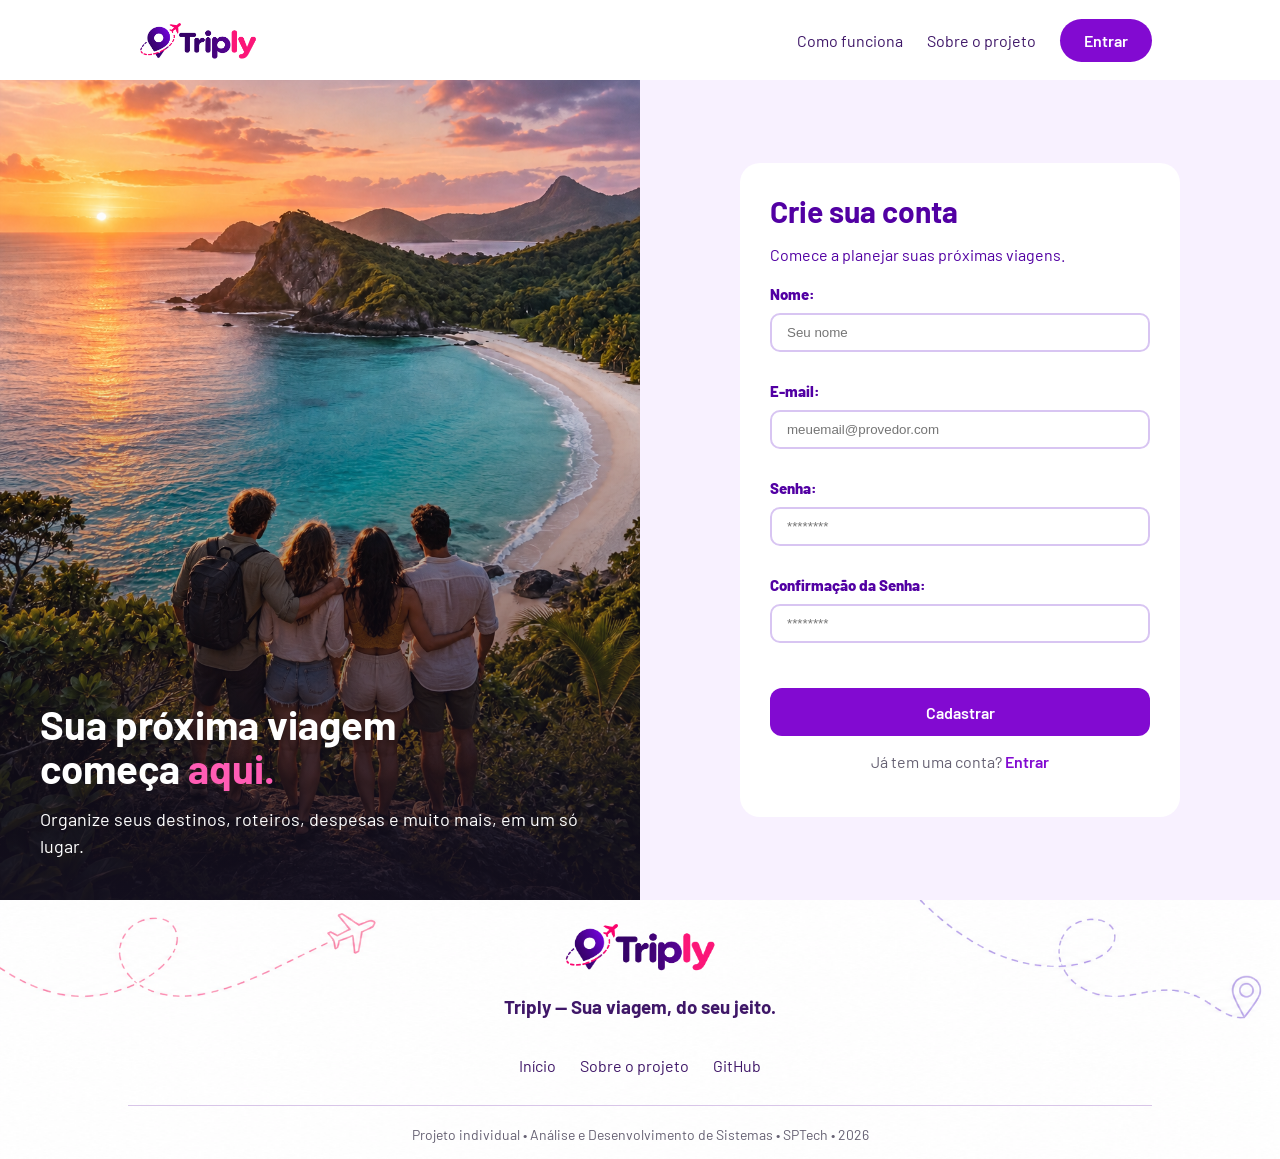
==== commit 0a3e8dc6: "fix: finaliza ajustes de redirecionamento e encerramento de sessão" ====
--- a/public/cadastro.html
+++ b/public/cadastro.html
@@ -27,10 +27,10 @@
           <a href="index.html#como-funciona">Como funciona</a>
         </li>
         <li>
-          <a href="index.html#sobre">Sobre o projeto</a>
+          <a href="sobre.html">Sobre o projeto</a>
         </li>
         <li>
-          <a href="cadastro.html" class="botao-cadastro">Criar conta</a>
+          <a href="login.html" class="botao-cadastro">Entrar</a>
         </li>
       </ul>
     </div>
@@ -105,7 +105,7 @@
         </div>
         <nav class="footer-links">
           <a href="index.html">Início</a>
-          <a href="index.html#sobre">Sobre o projeto</a>
+          <a href="sobre.html">Sobre o projeto</a>
           <a href="https://github.com/thaisnmedeiros/triply">GitHub</a>
         </nav>
       </div>
--- a/public/css/estilo.css
+++ b/public/css/estilo.css
@@ -484,6 +484,21 @@
   color: #820AD1;
 }
 
+/* Diferença entre o valor previsto e realizado - estilizar de acordo com o resultado (positivo ou negativo)*/
+.tabela-despesas td.diferenca-positiva {
+  color: #198754;
+  font-weight: 600;
+}
+
+.tabela-despesas td.diferenca-negativa {
+  color: #DC3545;
+  font-weight: 600;
+}
+
+.diferenca-neutra {
+  color: #625A75;
+}
+
 .financeiro-indicadores {
   display: flex;
   gap: 12px;
@@ -1843,6 +1858,10 @@
 /* Lista de tarefas */
 .lista-checklist {
   margin-top: 25px;
+  /*coloca essa como sendo a altura maxima*/
+  max-height: 280px;
+  /* coloca uma barra de rolagem vertical quando as tarefas ultrapassarem essa altura */
+  overflow-y: auto;
 }
 
 /* Cada tarefa */
@@ -1854,14 +1873,39 @@
   border-bottom: 1px solid #EAE4F0;
 }
 
-.item-checklist input {
-  /* quando for clicado o chacklist, vai ficar roxo*/
-  accent-color: #820AD1;
+/* Botão para excluir uma tarefa */
+.item-checklist .botao-excluir-tarefa {
+  background-color: transparent;
+  border: none;
+  padding: 0;
+  margin-left: auto;
+  cursor: pointer;
+}
+
+/* Imagem da lixeira */
+.item-checklist .botao-excluir-tarefa img {
+  width: 24px;
+  height: 24px;
+}
+
+/* Efeito ao passar o mouse */
+.item-checklist .botao-excluir-tarefa:hover {
+  opacity: 0.7;
+}
+
+/* Efeito ao passar o mouse sobre a lixeira */
+.item-checklist .botao-excluir-tarefa:hover {
+  background-color: transparent;
+  opacity: 0.6;
 }
 
 .item-checklist span {
   color: #1D142B;
   font-size: 14px;
+}
+
+.item-checklist input {
+  accent-color: #820AD1;
 }
 
 /* Adicionar nova tarefa */
@@ -1961,9 +2005,16 @@
   border-collapse: collapse;
 }
 
+/* Rolagem da tabela de despesas */
+.rolagem-despesas {
+  /*altura maxima de 300 px, se passar disso, o usuario precisa "scrollar"*/
+  max-height: 300px;
+  overflow-y: auto;
+}
+
 .tabela-despesas th,
 .tabela-despesas td {
-  padding: 12px;
+  padding: 12px 6px;
   text-align: left;
   border-bottom: 1px solid #EAE4F0;
   font-size: 13px;
@@ -1979,7 +2030,7 @@
 }
 
 /* Mensagem quando não existem despesas */
-.tabela-despesas td[colspan="5"] {
+.tabela-despesas td[colspan="6"] {
   text-align: center;
   color: #625A75;
 }
@@ -2066,8 +2117,8 @@
   padding: 24px;
   border-radius: 12px;
   margin: 24px 0;
-  /*permite que a lista cresça so ate 400px de altura */
-  max-height: 400px;
+  /*permite que a lista cresça so ate 500px de altura */
+  max-height: 500px;
   /*coloca uma barra de rolagem pra o usuario scrollar quando ultrapassar dessa altura */
   overflow-y: auto;
 }
@@ -2152,6 +2203,13 @@
 .atividade-roteiro {
   padding: 8px 0;
   border-bottom: 1px solid #EAE4F0;
+  transition: background-color 0.2s;
+}
+
+/* Destaque quando o mouse passa sobre uma atividade */
+.atividade-roteiro:hover {
+  background-color: #FAF5FF;
+  border-radius: 8px;
 }
 
 /* Última atividade do dia */
